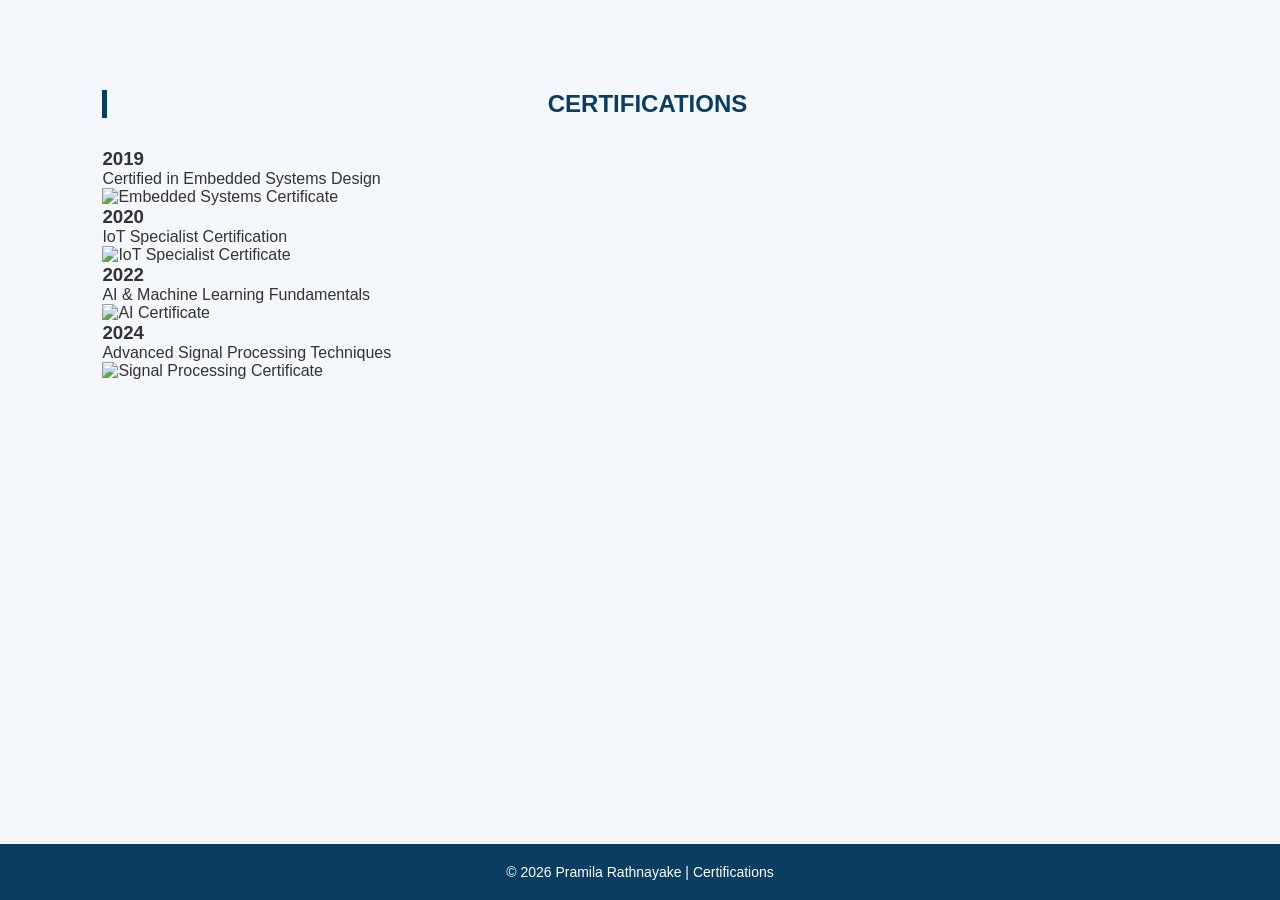
==== certifications.html @ 557e8267 "Update certifications.html" ====
<!DOCTYPE html>
<html lang="en">
<head>
  <meta charset="UTF-8">
  <meta name="viewport" content="width=device-width, initial-scale=1.0">
  <title>Certifications | Pramila Rathnayake</title>
  <link rel="stylesheet" href="style.css">
</head>
<body class="cert-page">

<main>
  <!-- Small Header -->
  <h2 style="text-align:center; font-weight:bold; margin:30px 0;">CERTIFICATIONS</h2>

  <!-- Timeline Ladder -->
  <div class="timeline">

    <!-- Certification 1 -->
    <div class="timeline-item left">
      <div class="timeline-content">
        <div class="triangle"></div>
        <h3>2019</h3>
        <p>Certified in Embedded Systems Design</p>
        <img src="cert1.jpg" alt="Embedded Systems Certificate">
      </div>
    </div>

    <!-- Certification 2 -->
    <div class="timeline-item right">
      <div class="timeline-content">
        <div class="triangle"></div>
        <h3>2020</h3>
        <p>IoT Specialist Certification</p>
        <img src="cert2.jpg" alt="IoT Specialist Certificate">
      </div>
    </div>

    <!-- Certification 3 -->
    <div class="timeline-item left">
      <div class="timeline-content">
        <div class="triangle"></div>
        <h3>2022</h3>
        <p>AI & Machine Learning Fundamentals</p>
        <img src="cert3.jpg" alt="AI Certificate">
      </div>
    </div>

    <!-- Certification 4 -->
    <div class="timeline-item right">
      <div class="timeline-content">
        <div class="triangle"></div>
        <h3>2024</h3>
        <p>Advanced Signal Processing Techniques</p>
        <img src="cert4.jpg" alt="Signal Processing Certificate">
      </div>
    </div>

  </div>
</main>

<footer>
  © 2026 Pramila Rathnayake | Certifications
</footer>

<script src="script.js"></script>
</body>
</html>
---- style.css ----
/* ===== Global Reset ===== */

*{
margin:0;
padding:0;
box-sizing:border-box;
font-family: "Segoe UI", Arial, sans-serif;
}

body{
background:#f4f7fb;
color:#333;
min-height:100vh;
}
/* About Me Section */
.about-section {
  background: linear-gradient(135deg, #f3e8ff, #e0d7ff); /* light purple gradient */
  border-left: 5px solid #7b2cbf; /* purple accent */
  padding: 35px;
  border-radius: 16px;
  box-shadow: 0 5px 15px rgba(0,0,0,0.08);
  text-align: left;
}

.about-section h2 {
  display: flex;
  align-items: center;
  gap: 10px;
  color: #7b2cbf;
}

/* Projects Section */
.projects-section {
  background: linear-gradient(135deg, #e6ffe6, #d9ffd9); /* soft light green gradient */
  border-left: 5px solid #2d6a4f; /* deep green accent */
  padding: 35px;
  border-radius: 16px;
  box-shadow: 0 5px 15px rgba(0,0,0,0.08);
  text-align: left;
}

.projects-section h2 {
  display: flex;
  align-items: center;
  gap: 10px;
  color: #2d6a4f; /* green heading text */
}



/* ===== HEADER HERO SECTION ===== */

.hero-header{
height:100vh;
background-image:url("slide2.jpeg");
background-size:cover;
background-position:center;
position:relative;
}

/* Dark overlay for text readability */

.hero-overlay{
width:100%;
height:100%;
background:rgba(0,0,40,0.6);
display:flex;
justify-content:center;
align-items:center;
text-align:center;
}

/* Header Content */

.hero-content{
color:white;
padding:20px;
}

.profile-photo{
width:180px;
height:180px;
border-radius:50%;
object-fit:cover;
border:4px solid white;
margin-bottom:25px;
}

/* Title */

.hero-title{
font-size:64px;
font-weight:800;
margin-bottom:15px;
}

/* Subtitle */

.hero-subtitle{
font-size:22px;
letter-spacing:2px;
opacity:0.9;
}

/* ===== MAIN CONTENT ===== */

main{
padding:60px 8%;
}

/* Sections */

section{
max-width:950px;
margin:40px auto;
background:white;
padding:35px;
border-radius:16px;
box-shadow:0 5px 15px rgba(0,0,0,0.08);
transition:0.3s ease;
}

section:hover{
transform:translateY(-6px);
box-shadow:0 8px 25px rgba(0,0,0,0.12);
}

h2{
color:#0a3d62;
margin-bottom:15px;
border-left:5px solid #0a3d62;
padding-left:10px;
}

/* Contact Buttons */

.contact-buttons{
display:flex;
gap:20px;
flex-wrap:wrap;
margin-top:20px;
}

.contact-btn{
text-decoration:none;
background:#111;
color:white;
padding:12px 25px;
border-radius:40px;
transition:0.3s ease;
border:1px solid #333;
}

.contact-btn:hover{
background:#0a3d62;
transform:translateY(-3px);
}

/* Footer */

footer{
text-align:center;
padding:20px;
background:#0a3d62;
color:white;
font-size:14px;
}

/* ===== Reveal Animation ===== */

.reveal{
opacity:0;
transform:translateY(40px);
transition:all 0.8s ease;
}

.reveal.active{
opacity:1;
transform:translateY(0);
}

/* ===== Responsive ===== */

@media(max-width:768px){

.hero-title{
font-size:40px;
}

.hero-subtitle{
font-size:18px;
}

.profile-photo{
width:140px;
height:140px;
}

main{
padding:40px 5%;
}

}
/* Publications Section */
.publications-section {
  background: #e6f4ff; /* light sky blue */
  border-left: 5px solid #0a3d62;
  padding: 35px;
  border-radius: 16px;
  box-shadow: 0 5px 15px rgba(0,0,0,0.08);
  text-align: left; /* align to first corner */
}

.publications-section h2 {
  display: flex;
  align-items: center;
  gap: 10px;
  color: #0a3d62;
}

.pub-icon {
  font-size: 24px;
}

.pub-link {
  color: #0a3d62;
  font-weight: 600;
  text-decoration: none;
  transition: 0.3s ease;
}

.pub-link:hover {
  text-decoration: underline;
  color: #111;
}

/* Certifications Section */
.certifications-section {
  background: linear-gradient(135deg, #ffe6f0, #ffd9e6); /* soft pink gradient */
  border-left: 5px solid #b83265; /* deep pink accent */
  padding: 35px;
  border-radius: 16px;
  box-shadow: 0 5px 15px rgba(0,0,0,0.08);
  text-align: left;
}

.certifications-section h2 {
  display: flex;
  align-items: center;
  gap: 10px;
  color: #b83265;
}

.cert-icon {
  font-size: 24px;
}

.cert-link {
  color: #b83265;
  font-weight: 600;
  text-decoration: none;
  transition: 0.3s ease;
}

.cert-link:hover {
  text-decoration: underline;
  color: #111;
}
/* Sticky footer fix for Certifications page */
body {
  display: flex;
  flex-direction: column;
  min-height: 100vh; /* makes body fill the screen */
}

main {
  flex: 1; /* pushes footer down */
}
/* Sticky footer fix only for Certifications page */
body.cert-page {
  display: flex;
  flex-direction: column;
  min-height: 100vh;
}

body.cert-page main {
  flex: 1;
}
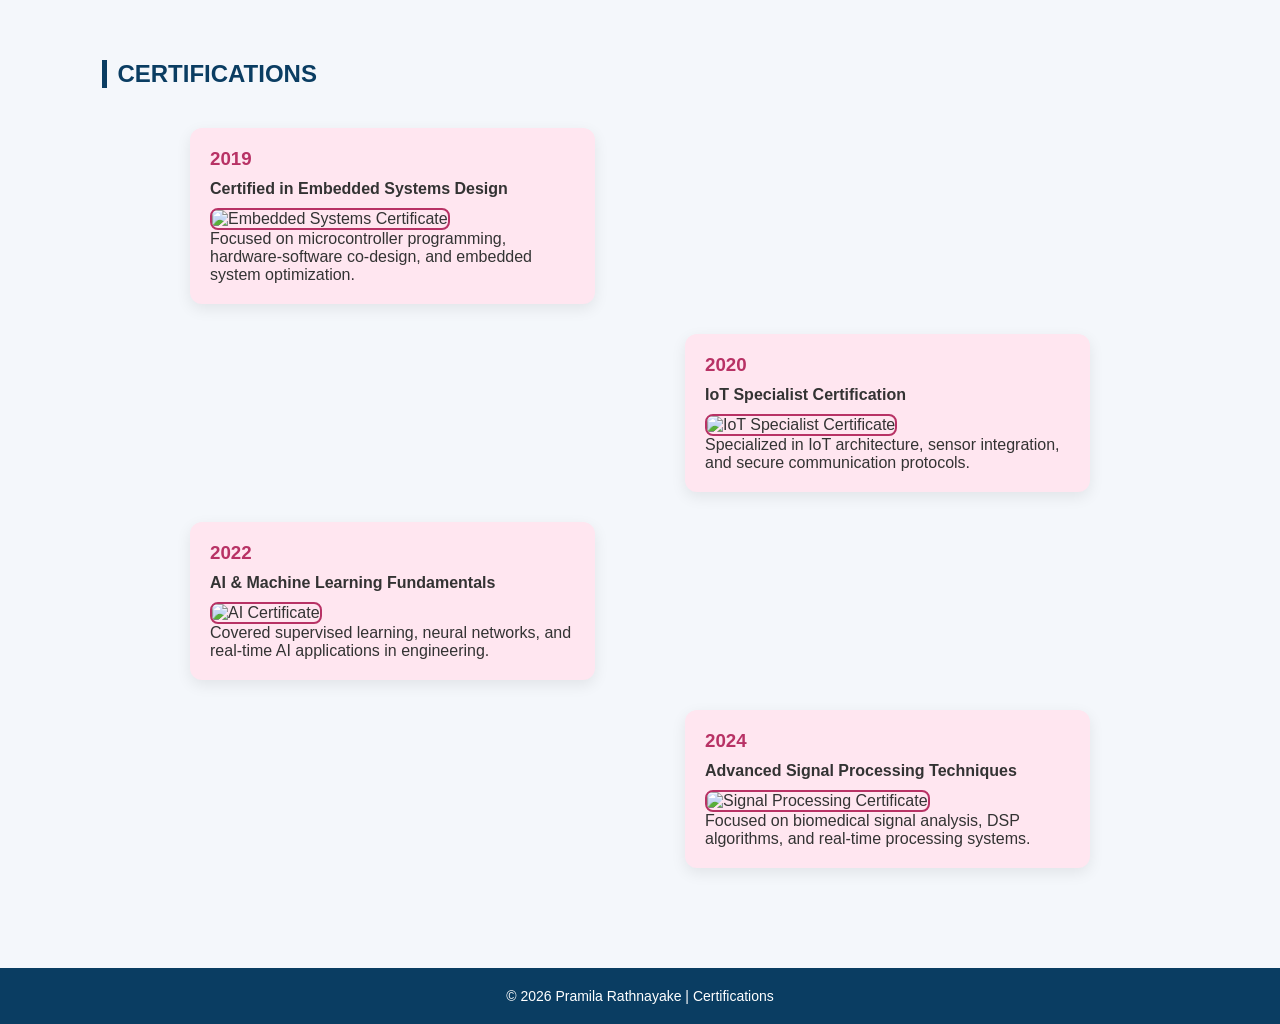
==== commit df5754cc: "Update certifications.html" ====
--- a/certifications.html
+++ b/certifications.html
@@ -9,8 +9,10 @@
 <body class="cert-page">
 
 <main>
-  <!-- Small Header -->
-  <h2 style="text-align:center; font-weight:bold; margin:30px 0;">CERTIFICATIONS</h2>
+  <!-- Small Header Triangle -->
+  <div class="header-triangle">
+    <h2>CERTIFICATIONS</h2>
+  </div>
 
   <!-- Timeline Ladder -->
   <div class="timeline">
@@ -18,40 +20,40 @@
     <!-- Certification 1 -->
     <div class="timeline-item left">
       <div class="timeline-content">
-        <div class="triangle"></div>
         <h3>2019</h3>
-        <p>Certified in Embedded Systems Design</p>
+        <h4>Certified in Embedded Systems Design</h4>
         <img src="cert1.jpg" alt="Embedded Systems Certificate">
+        <p>Focused on microcontroller programming, hardware-software co-design, and embedded system optimization.</p>
       </div>
     </div>
 
     <!-- Certification 2 -->
     <div class="timeline-item right">
       <div class="timeline-content">
-        <div class="triangle"></div>
         <h3>2020</h3>
-        <p>IoT Specialist Certification</p>
+        <h4>IoT Specialist Certification</h4>
         <img src="cert2.jpg" alt="IoT Specialist Certificate">
+        <p>Specialized in IoT architecture, sensor integration, and secure communication protocols.</p>
       </div>
     </div>
 
     <!-- Certification 3 -->
     <div class="timeline-item left">
       <div class="timeline-content">
-        <div class="triangle"></div>
         <h3>2022</h3>
-        <p>AI & Machine Learning Fundamentals</p>
+        <h4>AI & Machine Learning Fundamentals</h4>
         <img src="cert3.jpg" alt="AI Certificate">
+        <p>Covered supervised learning, neural networks, and real-time AI applications in engineering.</p>
       </div>
     </div>
 
     <!-- Certification 4 -->
     <div class="timeline-item right">
       <div class="timeline-content">
-        <div class="triangle"></div>
         <h3>2024</h3>
-        <p>Advanced Signal Processing Techniques</p>
+        <h4>Advanced Signal Processing Techniques</h4>
         <img src="cert4.jpg" alt="Signal Processing Certificate">
+        <p>Focused on biomedical signal analysis, DSP algorithms, and real-time processing systems.</p>
       </div>
     </div>
 
@@ -65,4 +67,3 @@
 <script src="script.js"></script>
 </body>
 </html>
-
--- a/style.css
+++ b/style.css
@@ -286,6 +286,56 @@
 body.cert-page main {
   flex: 1;
 }
-
-
-
+/* Timeline Ladder */
+.timeline {
+  position: relative;
+  max-width: 900px;
+  margin: 40px auto;
+}
+
+.timeline-item {
+  display: flex;
+  justify-content: flex-start;
+  margin: 30px 0;
+  width: 100%;
+}
+
+.timeline-item.right {
+  justify-content: flex-end;
+}
+
+.timeline-content {
+  background: #ffe6f0; /* soft pink */
+  padding: 20px;
+  border-radius: 12px;
+  width: 45%;
+  position: relative;
+  box-shadow: 0 5px 15px rgba(0,0,0,0.08);
+}
+
+.timeline-content h3 {
+  margin-bottom: 10px;
+  color: #b83265;
+}
+
+.timeline-content img {
+  margin-top: 10px;
+  max-width: 100%;
+  border-radius: 8px;
+  border: 2px solid #b83265;
+}
+
+/* Triangle marker */
+.triangle {
+  width: 0;
+  height: 0;
+  border-style: solid;
+  border-width: 12px 12px 0 12px;
+  border-color: #b83265 transparent transparent transparent;
+  position: absolute;
+  top: -12px;
+  left: 20px;
+}
+
+
+
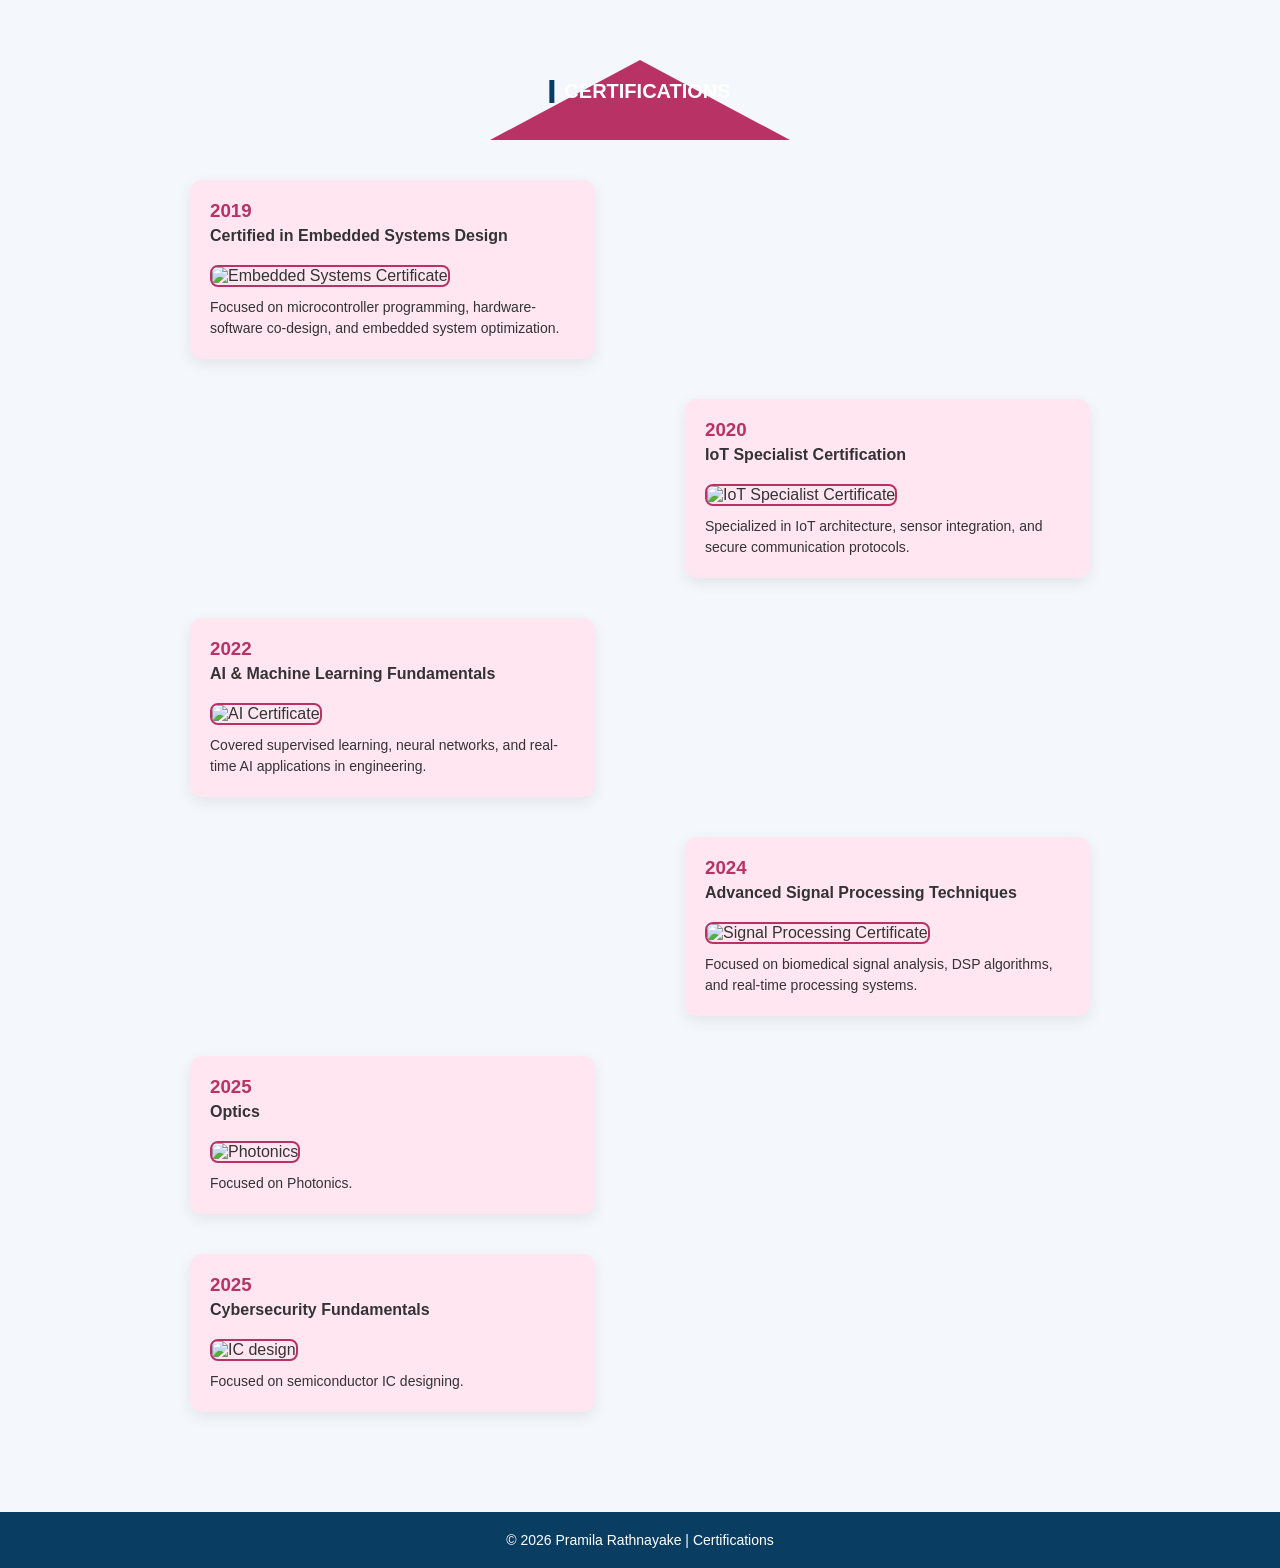
==== commit 088b41da: "Update certifications.html" ====
--- a/certifications.html
+++ b/certifications.html
@@ -56,6 +56,24 @@
         <p>Focused on biomedical signal analysis, DSP algorithms, and real-time processing systems.</p>
       </div>
     </div>
+<!-- Certification 5 -->
+<div class="timeline-item left">
+  <div class="timeline-content">
+    <h3>2025</h3>
+    <h4>Optics</h4>
+    <img src="cert5.jpg" alt="Photonics">
+    <p>Focused on Photonics.</p>
+  </div>
+</div>
+<!-- Certification 6 -->
+<div class="timeline-item left">
+  <div class="timeline-content">
+    <h3>2025</h3>
+    <h4>Cybersecurity Fundamentals</h4>
+    <img src="cert6.jpg" alt="IC design">
+    <p>Focused on semiconductor IC designing.</p>
+  </div>
+</div>
 
   </div>
 </main>
--- a/style.css
+++ b/style.css
@@ -286,17 +286,38 @@
 body.cert-page main {
   flex: 1;
 }
+/* Small Header Triangle */
+.header-triangle {
+  width: 0;
+  height: 0;
+  border-left: 150px solid transparent;
+  border-right: 150px solid transparent;
+  border-bottom: 80px solid #b83265; /* deep pink */
+  margin: 0 auto 40px auto;
+  position: relative;
+}
+
+.header-triangle h2 {
+  position: absolute;
+  top: 20px;
+  left: 50%;
+  transform: translateX(-50%);
+  color: white;
+  font-weight: bold;
+  font-size: 20px;
+}
+
 /* Timeline Ladder */
 .timeline {
   position: relative;
   max-width: 900px;
-  margin: 40px auto;
+  margin: 0 auto;
 }
 
 .timeline-item {
   display: flex;
   justify-content: flex-start;
-  margin: 30px 0;
+  margin: 40px 0;
   width: 100%;
 }
 
@@ -314,28 +335,23 @@
 }
 
 .timeline-content h3 {
+  margin-bottom: 5px;
+  color: #b83265;
+}
+
+.timeline-content h4 {
   margin-bottom: 10px;
-  color: #b83265;
+  color: #333;
 }
 
 .timeline-content img {
-  margin-top: 10px;
+  margin: 10px 0;
   max-width: 100%;
   border-radius: 8px;
   border: 2px solid #b83265;
 }
 
-/* Triangle marker */
-.triangle {
-  width: 0;
-  height: 0;
-  border-style: solid;
-  border-width: 12px 12px 0 12px;
-  border-color: #b83265 transparent transparent transparent;
-  position: absolute;
-  top: -12px;
-  left: 20px;
-}
-
-
-
+.timeline-content p {
+  font-size: 14px;
+  line-height: 1.5;
+}
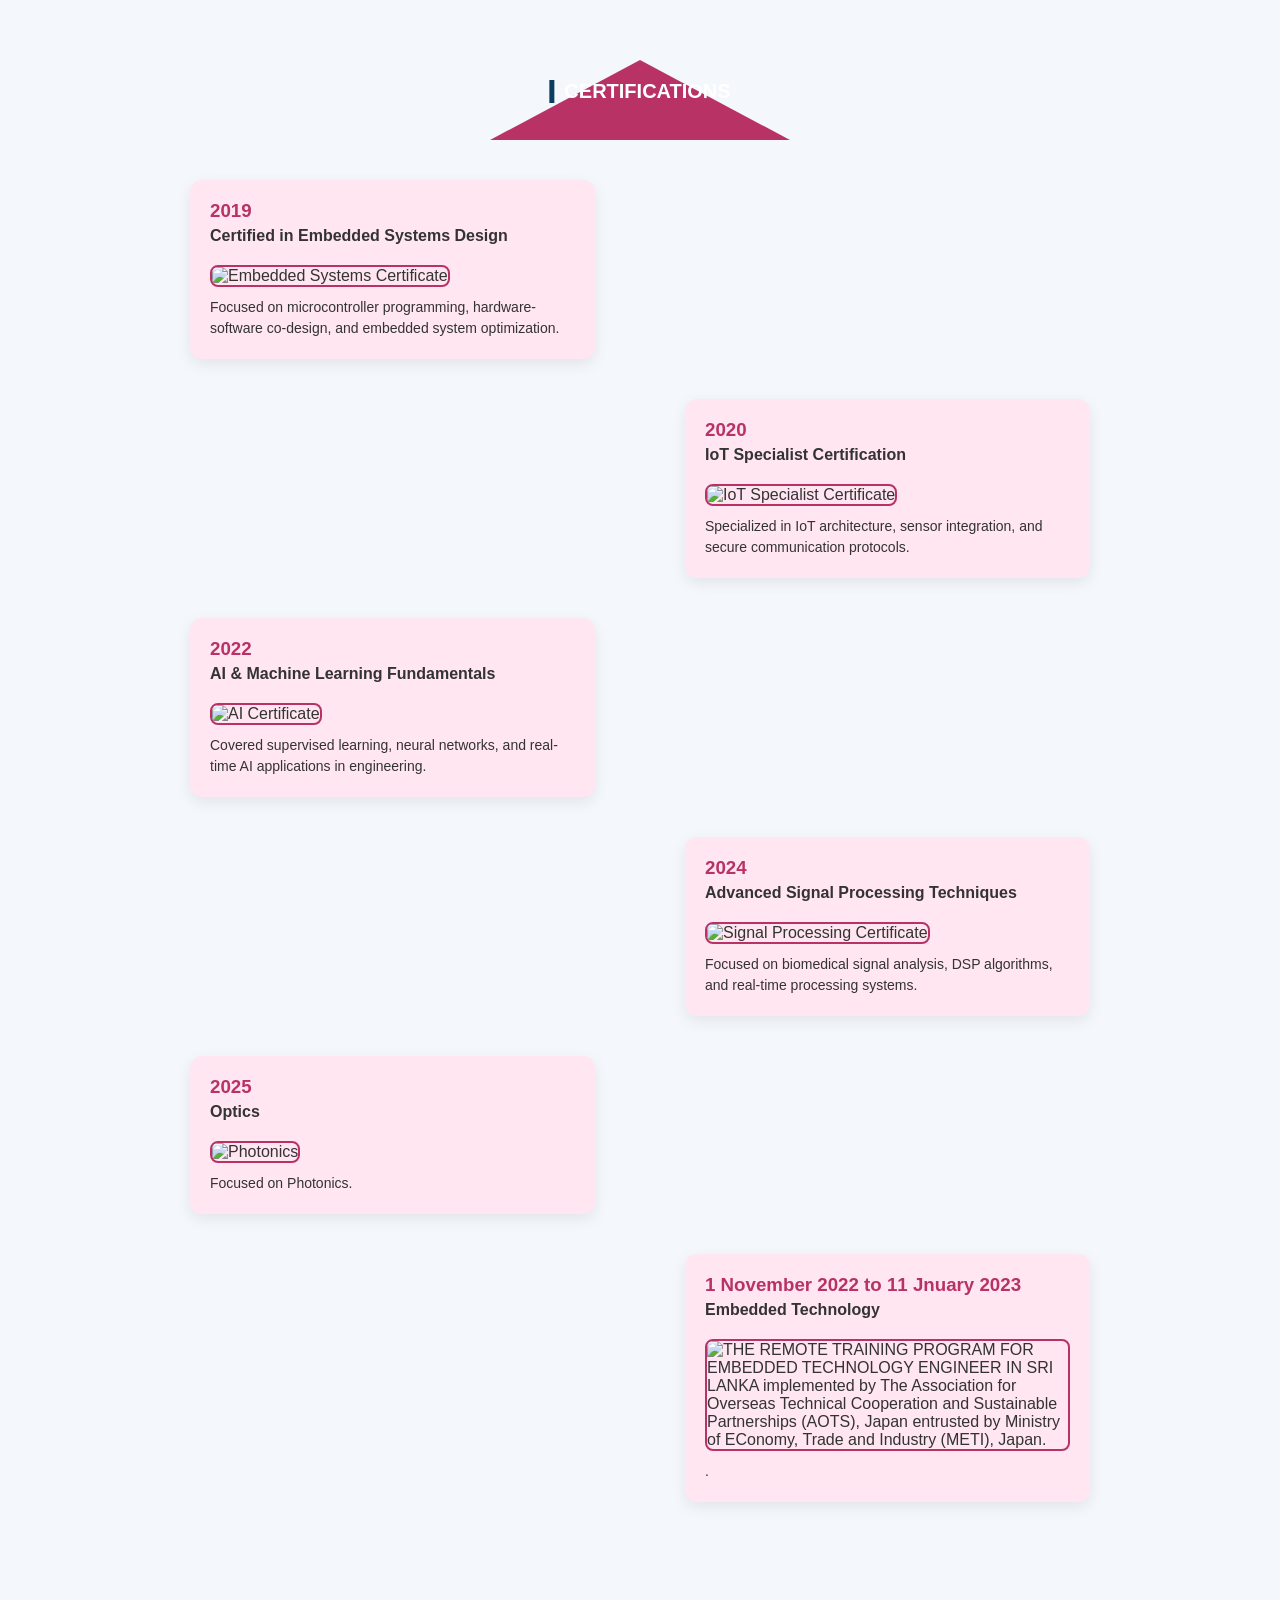
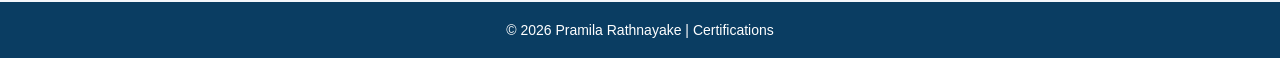
==== commit 448d04df: "Update certifications.html" ====
--- a/certifications.html
+++ b/certifications.html
@@ -66,14 +66,14 @@
   </div>
 </div>
 <!-- Certification 6 -->
-<div class="timeline-item left">
-  <div class="timeline-content">
-    <h3>2025</h3>
-    <h4>Cybersecurity Fundamentals</h4>
-    <img src="cert6.jpg" alt="IC design">
-    <p>Focused on semiconductor IC designing.</p>
-  </div>
-</div>
+    <div class="timeline-item right">
+      <div class="timeline-content">
+        <h3>1 November 2022 to 11 Jnuary 2023</h3>
+        <h4>Embedded Technology</h4> 
+        <img src="cert10.jpeg" alt="THE REMOTE TRAINING PROGRAM FOR EMBEDDED TECHNOLOGY ENGINEER IN SRI LANKA implemented by The Association for Overseas Technical Cooperation and Sustainable Partnerships (AOTS), Japan entrusted by Ministry of EConomy, Trade and Industry (METI), Japan.">
+        <p>.</p>
+      </div>
+    </div>
 
   </div>
 </main>
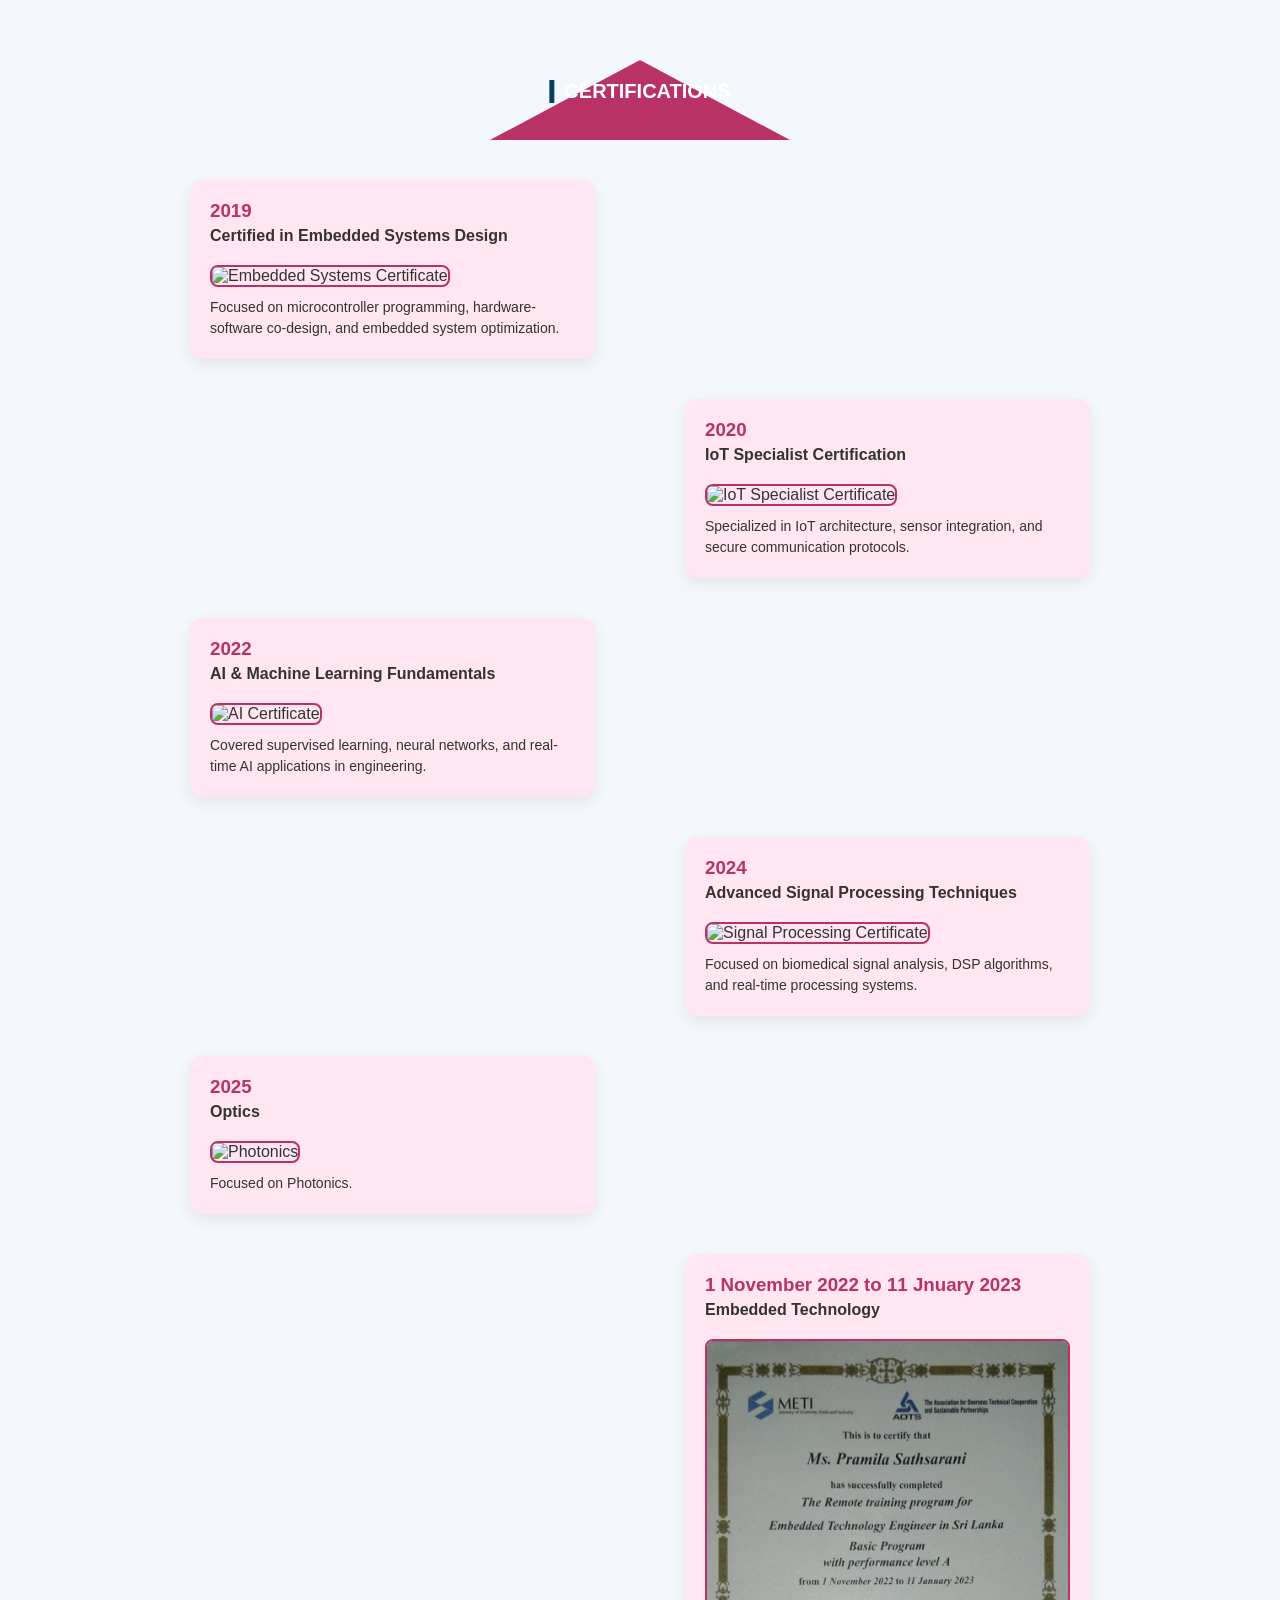
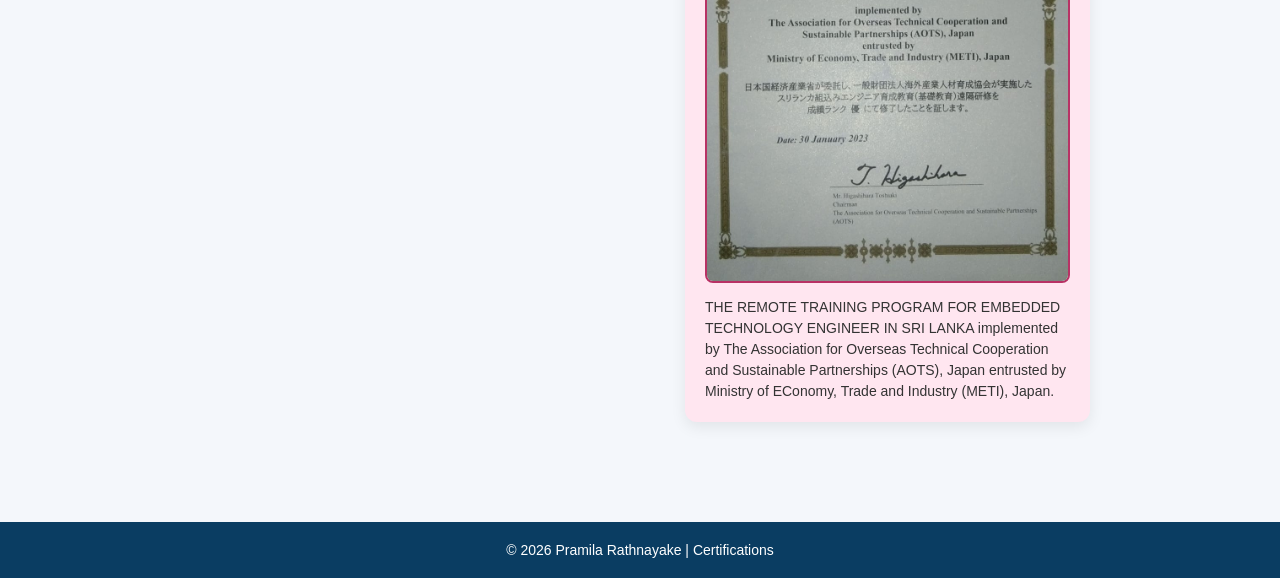
==== commit dcfdd50f: "Update certifications.html" ====
--- a/certifications.html
+++ b/certifications.html
@@ -70,8 +70,8 @@
       <div class="timeline-content">
         <h3>1 November 2022 to 11 Jnuary 2023</h3>
         <h4>Embedded Technology</h4> 
-        <img src="cert10.jpeg" alt="THE REMOTE TRAINING PROGRAM FOR EMBEDDED TECHNOLOGY ENGINEER IN SRI LANKA implemented by The Association for Overseas Technical Cooperation and Sustainable Partnerships (AOTS), Japan entrusted by Ministry of EConomy, Trade and Industry (METI), Japan.">
-        <p>.</p>
+        <img src="cert10.jpeg" alt="Embedded Certificate">
+        <p>THE REMOTE TRAINING PROGRAM FOR EMBEDDED TECHNOLOGY ENGINEER IN SRI LANKA implemented by The Association for Overseas Technical Cooperation and Sustainable Partnerships (AOTS), Japan entrusted by Ministry of EConomy, Trade and Industry (METI), Japan.</p>
       </div>
     </div>
 
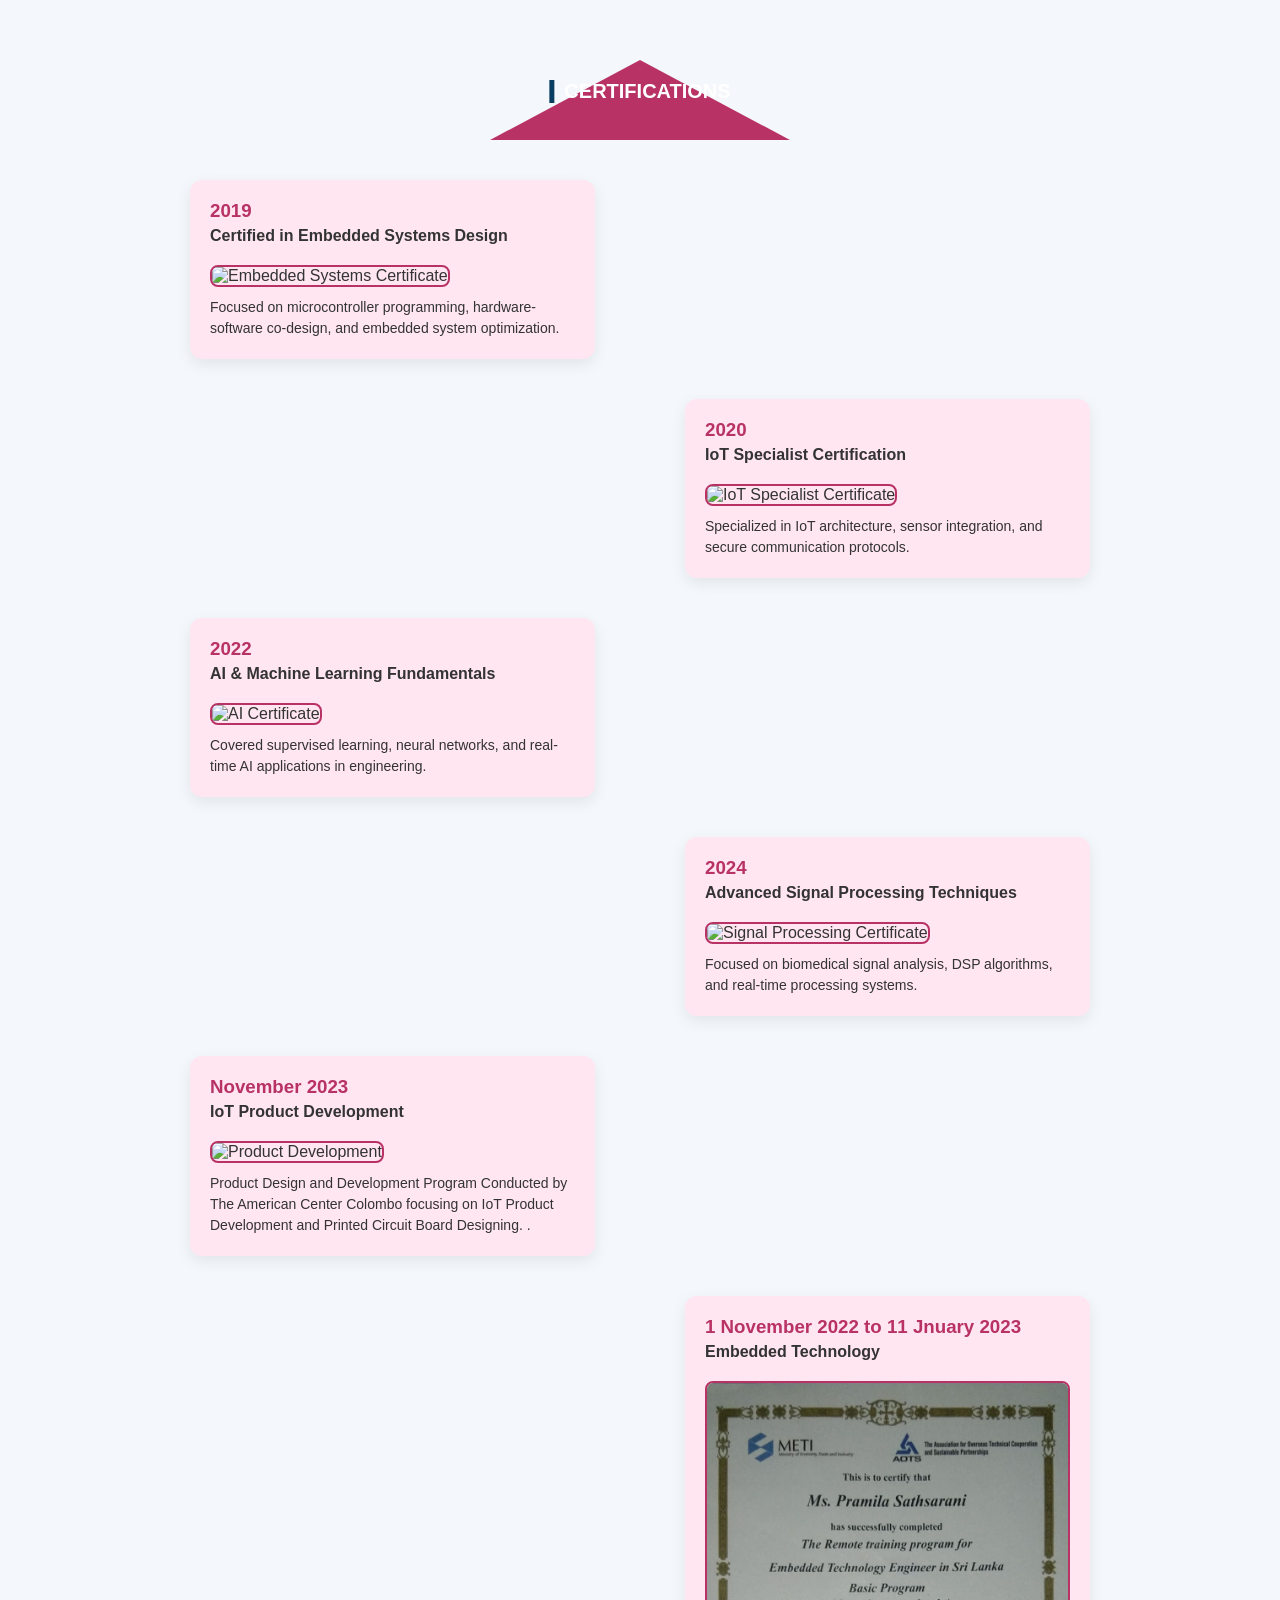
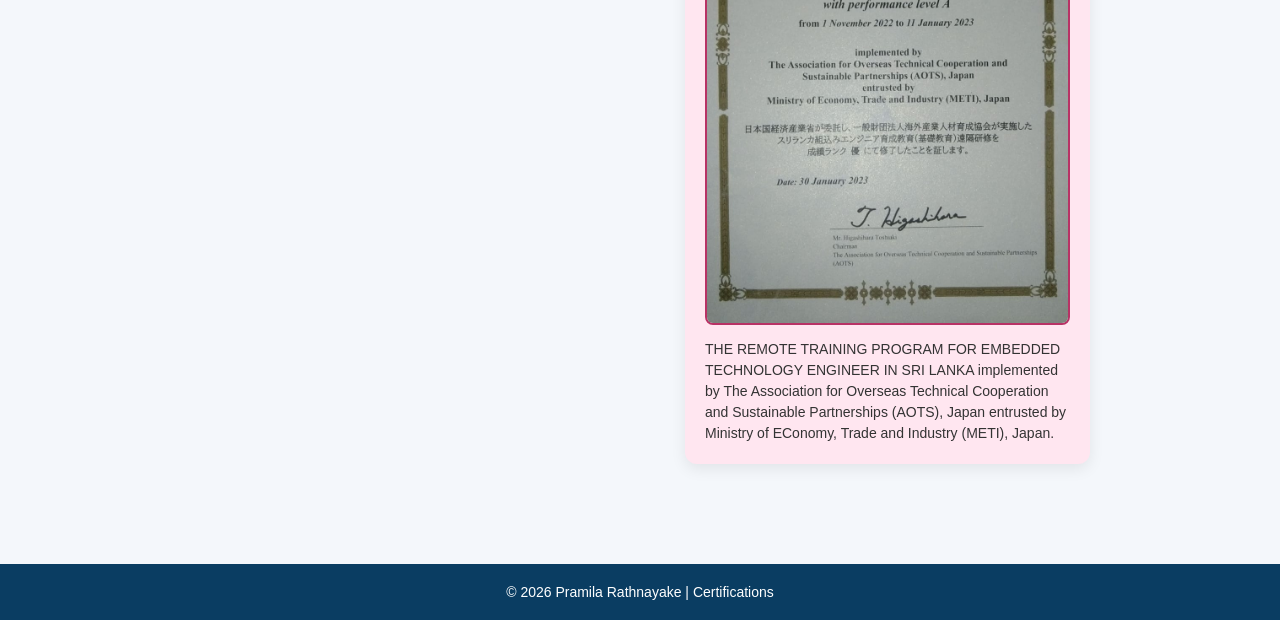
==== commit 3f2122ff: "Update certifications.html" ====
--- a/certifications.html
+++ b/certifications.html
@@ -59,10 +59,10 @@
 <!-- Certification 5 -->
 <div class="timeline-item left">
   <div class="timeline-content">
-    <h3>2025</h3>
-    <h4>Optics</h4>
-    <img src="cert5.jpg" alt="Photonics">
-    <p>Focused on Photonics.</p>
+    <h3>November 2023</h3>
+    <h4>IoT Product Development</h4>
+    <img src="cert9.jpeg" alt="Product Development">
+    <p> Product Design and Development Program Conducted by The American Center Colombo focusing on IoT Product Development and Printed Circuit Board Designing.  .</p>
   </div>
 </div>
 <!-- Certification 6 -->
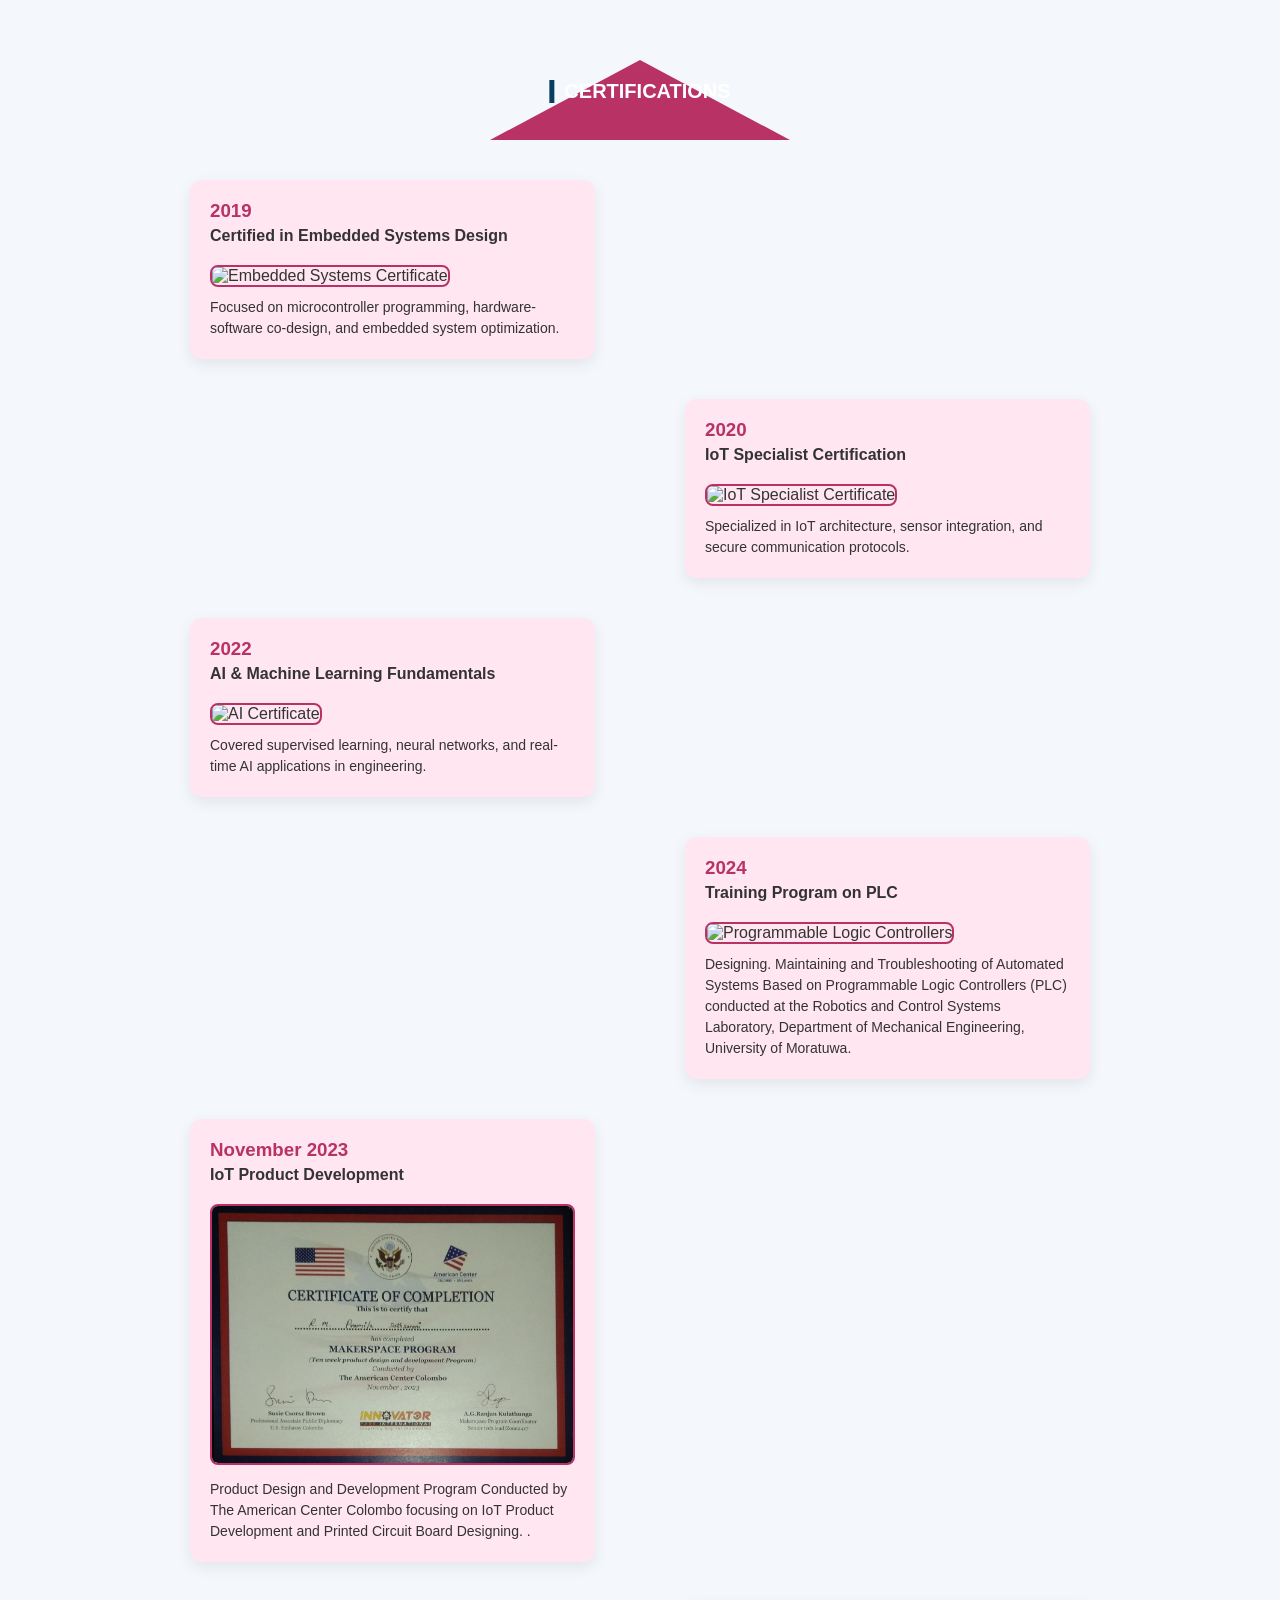
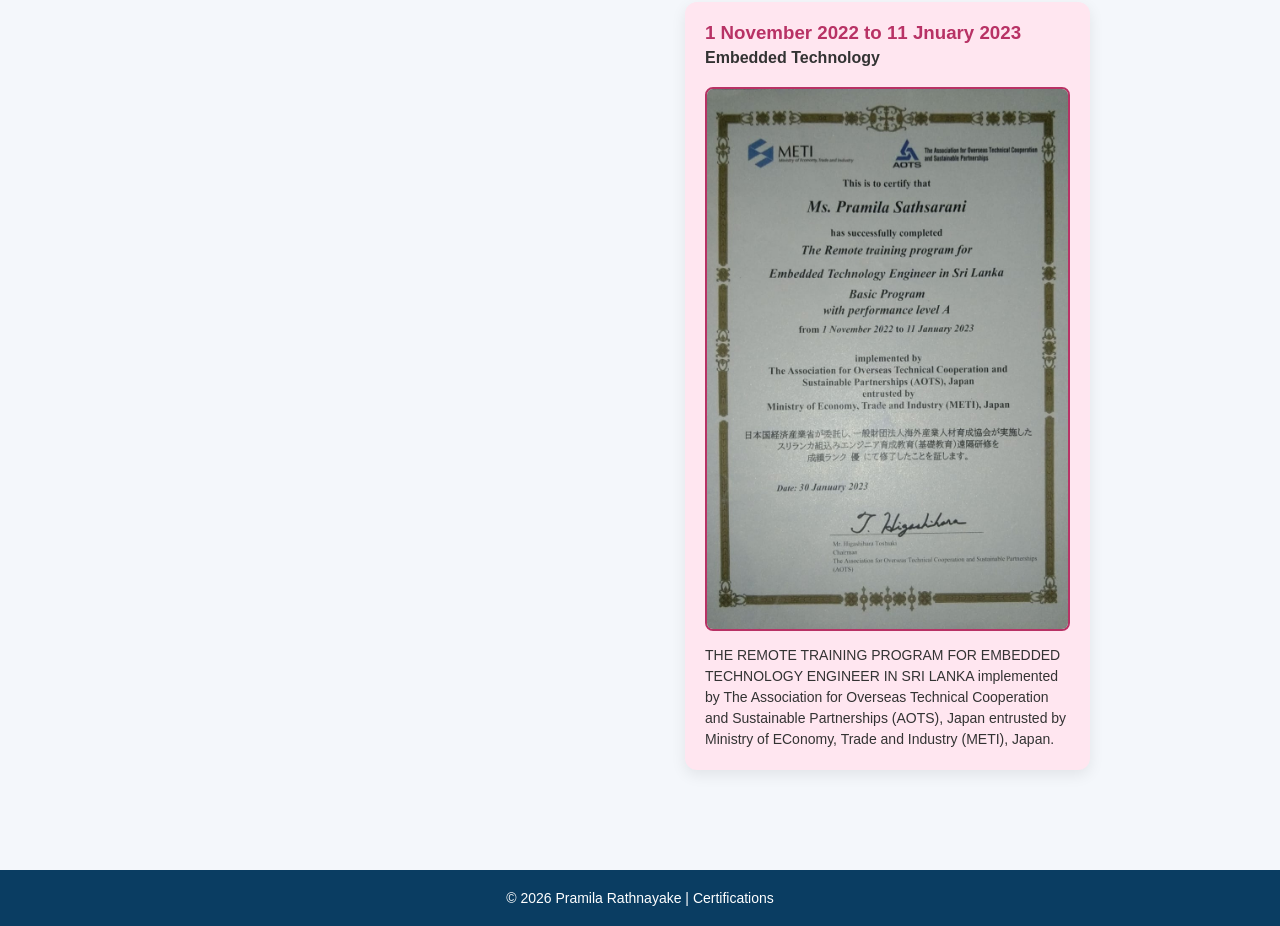
==== commit 0bfdb513: "Update certifications.html" ====
--- a/certifications.html
+++ b/certifications.html
@@ -51,9 +51,9 @@
     <div class="timeline-item right">
       <div class="timeline-content">
         <h3>2024</h3>
-        <h4>Advanced Signal Processing Techniques</h4>
-        <img src="cert4.jpg" alt="Signal Processing Certificate">
-        <p>Focused on biomedical signal analysis, DSP algorithms, and real-time processing systems.</p>
+        <h4>Training Program on PLC</h4>
+        <img src="cert8.jpg" alt="Programmable Logic Controllers">
+        <p>Designing. Maintaining and Troubleshooting of Automated Systems Based on Programmable Logic Controllers (PLC) conducted at the Robotics and Control Systems Laboratory, Department of Mechanical Engineering, University of Moratuwa. </p>
       </div>
     </div>
 <!-- Certification 5 -->
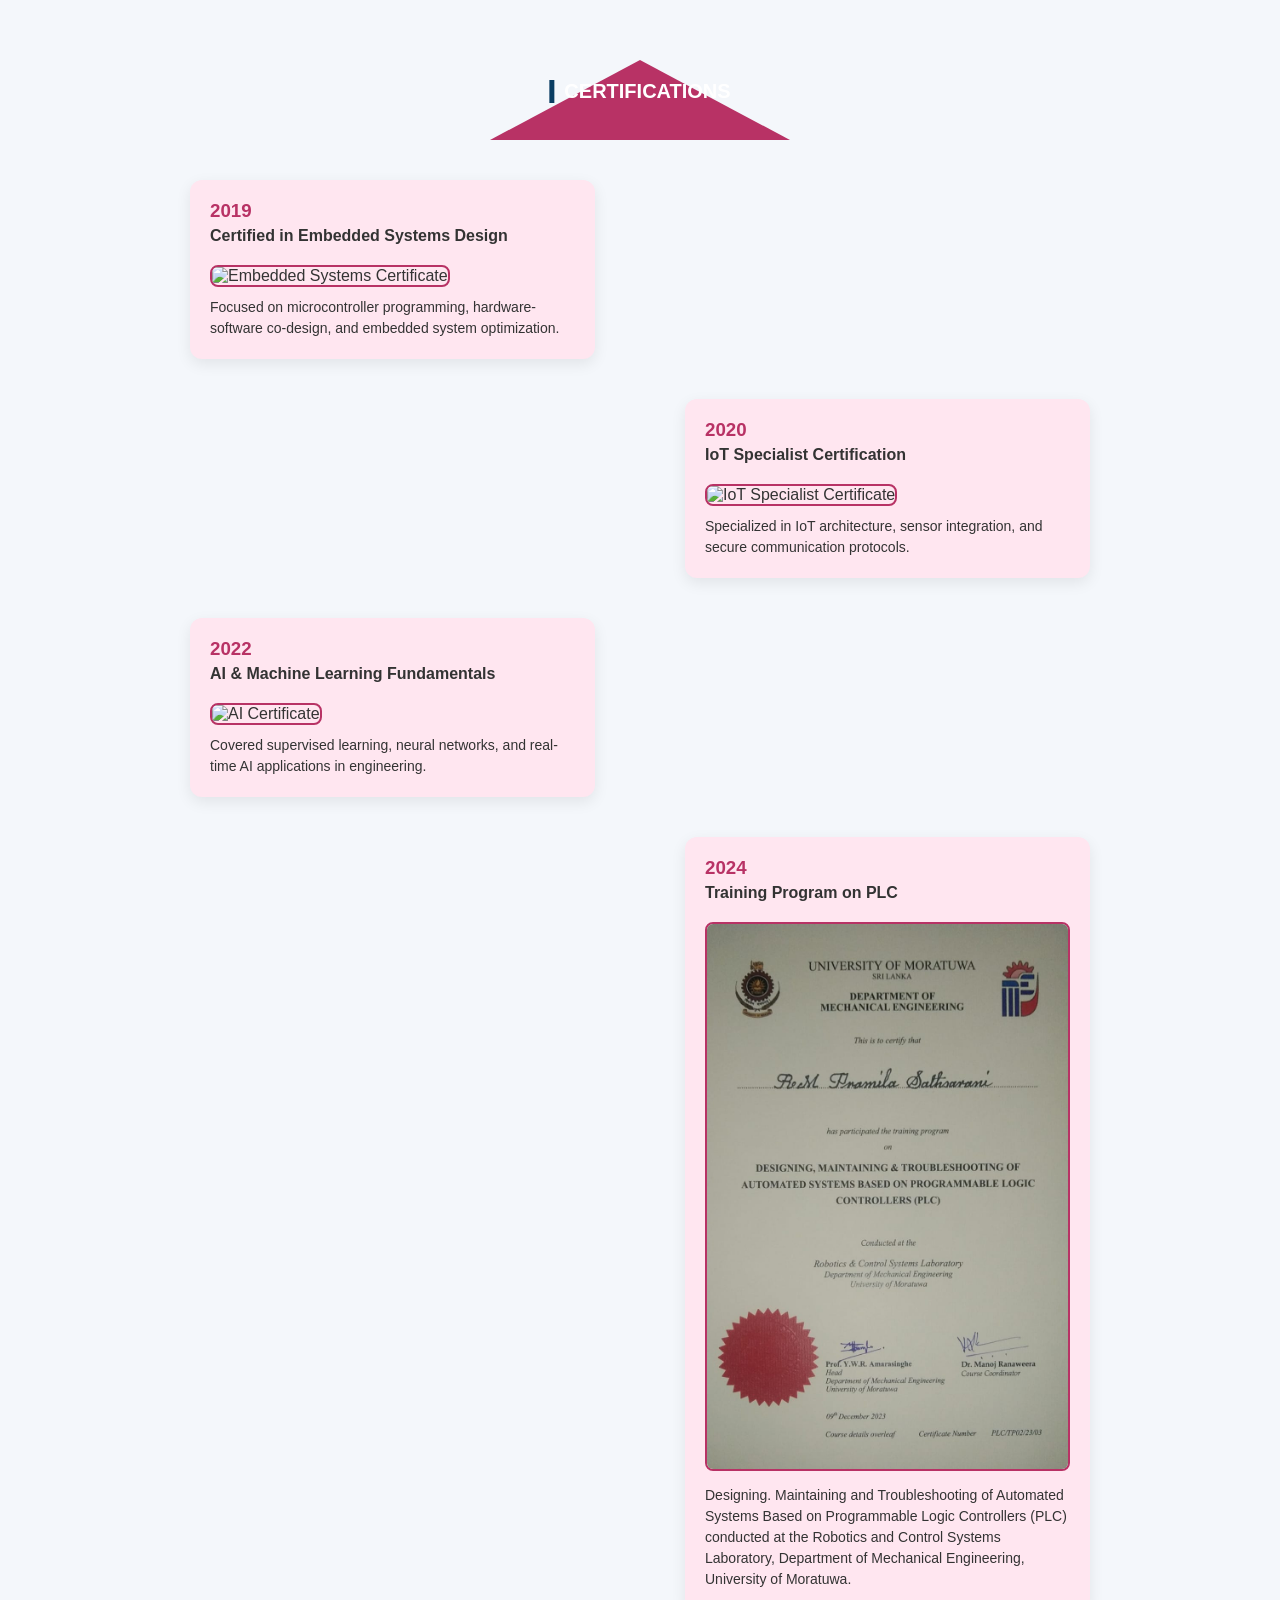
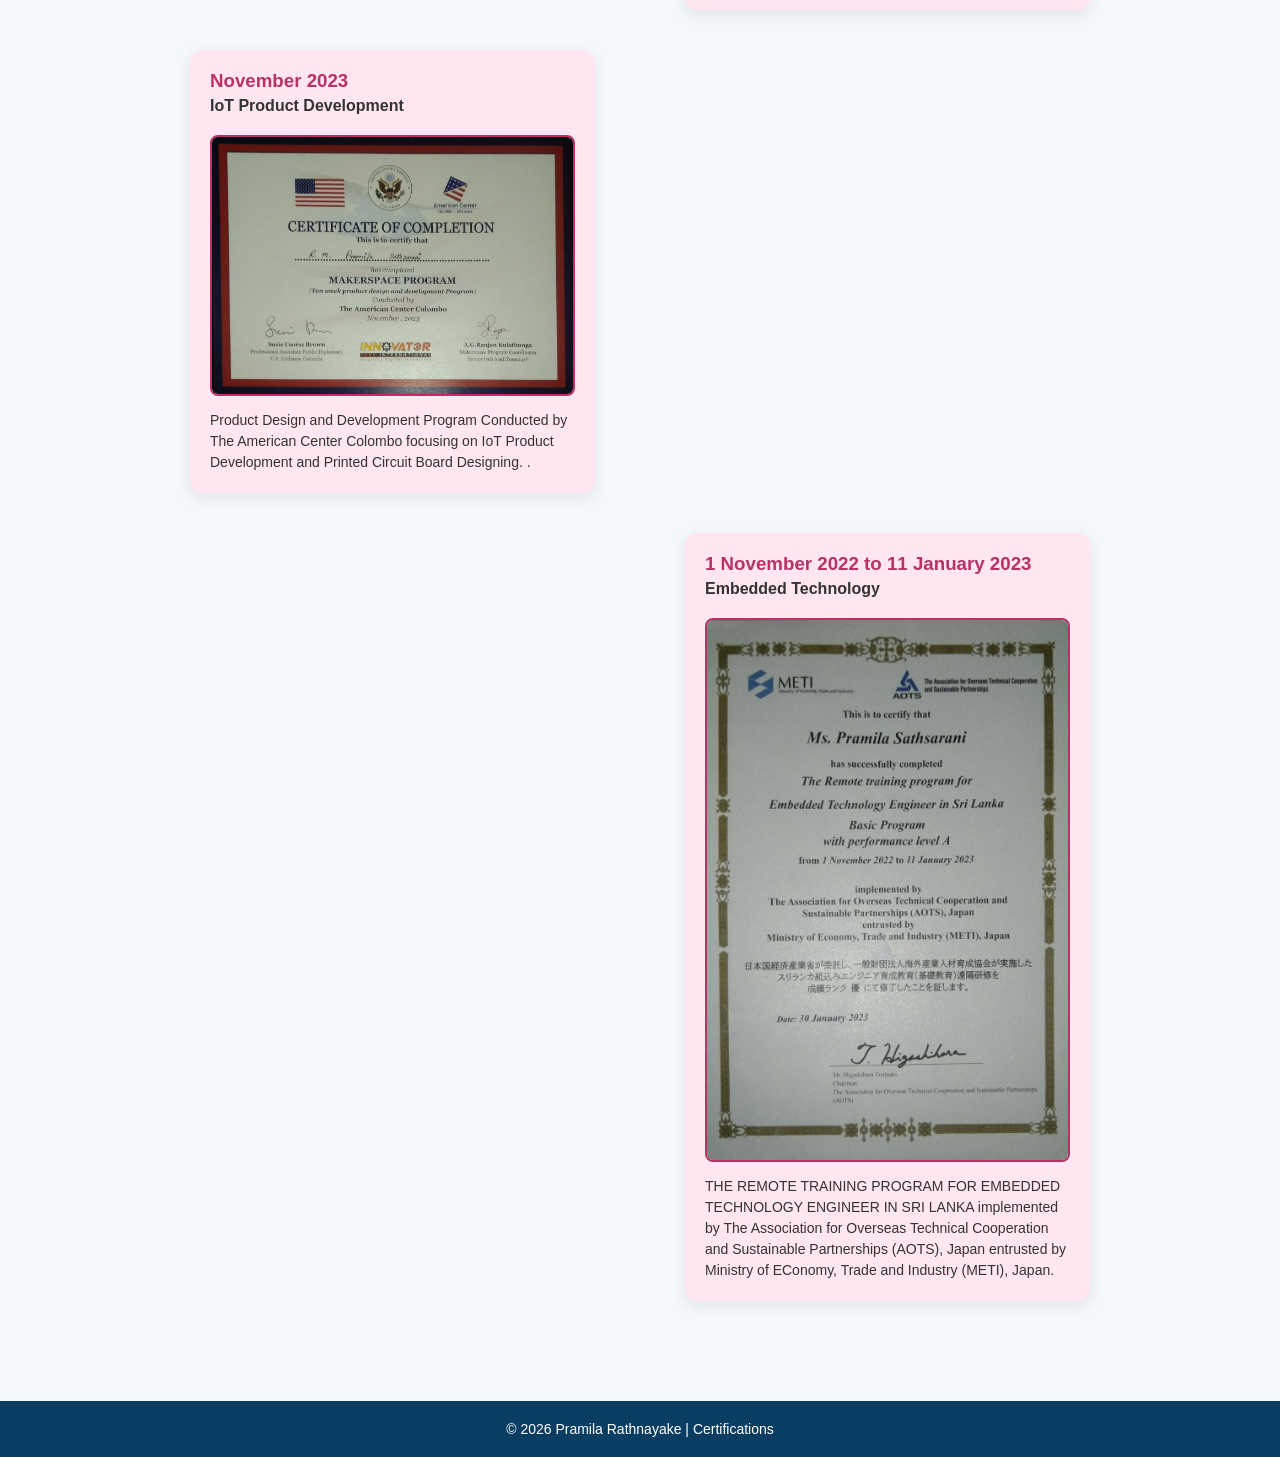
==== commit 4f84e3b0: "Update certifications.html" ====
--- a/certifications.html
+++ b/certifications.html
@@ -52,7 +52,7 @@
       <div class="timeline-content">
         <h3>2024</h3>
         <h4>Training Program on PLC</h4>
-        <img src="cert8.jpg" alt="Programmable Logic Controllers">
+        <img src="cert8.jpeg" alt="Programmable Logic Controllers">
         <p>Designing. Maintaining and Troubleshooting of Automated Systems Based on Programmable Logic Controllers (PLC) conducted at the Robotics and Control Systems Laboratory, Department of Mechanical Engineering, University of Moratuwa. </p>
       </div>
     </div>
@@ -68,7 +68,7 @@
 <!-- Certification 6 -->
     <div class="timeline-item right">
       <div class="timeline-content">
-        <h3>1 November 2022 to 11 Jnuary 2023</h3>
+        <h3>1 November 2022 to 11 January 2023</h3>
         <h4>Embedded Technology</h4> 
         <img src="cert10.jpeg" alt="Embedded Certificate">
         <p>THE REMOTE TRAINING PROGRAM FOR EMBEDDED TECHNOLOGY ENGINEER IN SRI LANKA implemented by The Association for Overseas Technical Cooperation and Sustainable Partnerships (AOTS), Japan entrusted by Ministry of EConomy, Trade and Industry (METI), Japan.</p>
